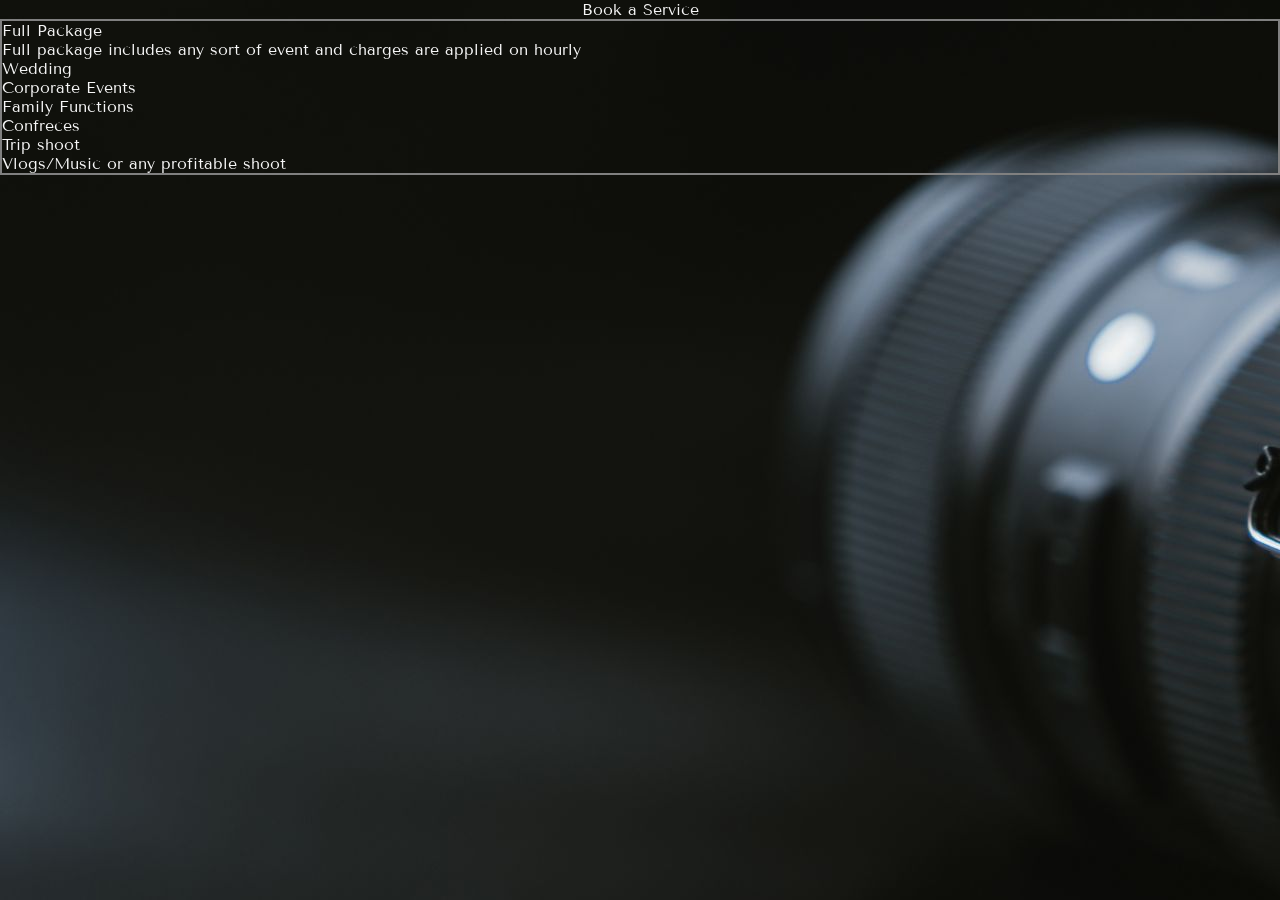
==== booking.html @ 36d0fd53 "minor changes in booking css" ====
<!DOCTYPE html>
<html lang="en">
<head>
    <meta charset="UTF-8" />
    <meta http-equiv="X-UA-Compatible" content="IE=edge" />
    <meta name="viewport" content="width=device-width, initial-scale=1.0" />
    <title>photography website</title>
    <link rel="stylesheet" href="style.css">
    <link rel="stylesheet" href="booking.css">
    <link rel="preconnect" href="https://fonts.googleapis.com" />
    <link rel="preconnect" href="https://fonts.gstatic.com" crossorigin />
    <link href="https://fonts.googleapis.com/css2?family=Tenor+Sans&display=swap" rel="stylesheet">
    <link
      rel="stylesheet"
      href="https://cdnjs.cloudflare.com/ajax/libs/font-awesome/6.4.0/css/all.min.css"
    />
  </head>
<body>
    <div class="mainbox">
        <header>
            <span>Book a Service</span>
        </header>
        <div class="services">
            <ul class="serviceList">
                <li>Full Package <dd>Full package includes any sort of event and charges are applied on hourly</dd></li>
                <li>Wedding</li>
                <li>Corporate Events</li>
                <li>Family Functions</li>
                <li>Confreces</li>
                <li>Trip shoot</li>
                <li>Vlogs/Music or any profitable shoot</li>
            </ul>
        </div>
    </div>

</body>
</html>
---- style.css ----
*{
    margin: 0;
    padding: 0;
    font-family: "Tenor Sans", sans-serif;
    
}

.main_box{
    background: url(photo.jpg);
    height: 100vh;
    background-size: cover;
    background-position: center;
    display: flex;
}
@media(max-width: 700px){
    .main_box{
        background-size: cover;
        background-position: 85% center;
        width: 100vw;
        height: 100vh;
    }
}
.btn_one{
    color: whitesmoke;
    font-size: 30px;
    font-weight: 700;
    position: absolute;
    left: 16px;
    line-height: 60px;
}
.sidebar_menu{
    position: fixed;
    left: -300px;
    height: 100vh;
    width: 300px;
    background-color: rgba(59, 54, 51, 0.805);
    box-shadow: 0 0 6px rgba(255, 255, 255, 0.5);
    transition: all 0.5s linear;
    z-index: 3;

}
.sidebar_menu ul{
    margin-top: 60px;
    padding-top:20px ;
}
.sidebar_menu .logo{
    position: absolute;
    height: 60px;
    width: 100%;
    line-height: 60px;
    box-shadow: 0 0 4px rgba(255, 255, 255, 0.5);
}
.sidebar_menu .logo a{
    position: absolute;
    left: 25%;
    color: whitesmoke;
    text-decoration: none;
    font-size: 20px;
    font-weight: 600px;     
}

.sidebar_menu .btn_two{
    color: gray;
    font-size: 25px;
    line-height: 60px;
    position: absolute;
    left: 275px;
    /* opacity: 0; */
}

.sidebar_menu .menu li{
    margin-top: 20px;
    padding: 12px 14px;
 }
 .sidebar_menu .menu i, a{
    color: whitesmoke;
    text-decoration: none;
    font-size: 20px;
 }

 .sidebar_menu .menu i{
    padding-right: 10px;
 }
 .sidebar_menu .social_media{
    position: absolute;
    left: 25%;
    bottom: 50px;
 }
 .sidebar_menu .social_media i{
    color: rgb(210, 204, 204);
    opacity: 0.5;
    padding: 0 5px;
 }
 #check{
    display: none;
 }
.sidebar_menu .menu li:hover{
    box-shadow: 0 0 4px rgba(255, 255, 255, 0.5);
}
.btn_one i:hover{
    transition: all 0.2s linear;
    font-size: 32px;
}
.btn_two i:hover{
    font-size: 30px;
    transition: all 0.2s linear;
}
.sidebar_menu .social_media i:hover{
    opacity: 1;
    transform: scale(1.2);
}
#check:checked ~ .sidebar_menu{
    left: 0;

}
#check:checked ~ .btn_one{
    opacity: 0;
}
.card{
    width: 30%;
    aspect-ratio: 4 / 5;
    border-radius: 25px;
    padding: 10px;
    margin: 10px;
    border: 2px solid rgb(218, 213, 213);
    position: relative;
    color: white;
    display: flex;
    flex-direction: column;
    justify-content: flex-end;

}
.card::before {
    content: "";
    position: absolute;
    inset: 0;
    background: linear-gradient(
        transparent,
        rgba(55, 50, 50, 0.8)
    );
    border-radius: 25px;
}
.cards{
    flex: 1;
    display: flex;
    justify-content: space-evenly;
    align-items: center;
    gap: 20px;
}
.card h1{
    font-family: Papyrus;
    font-size: 2 rem;
    font-weight: 400;
}
.card .services{
    /* display: flex;
    align-items: center; */
    gap: 5px;     
    color: white;
    font-size: 0.5rem;
    text-transform: uppercase;
    letter-spacing: 1.5px;

}
.card p{
    font-size: 0.8rem;
    margin-top:10px;
    color: rgb(158, 150, 150);
}
.card h1, .card .services, .card p{
    position: relative;
    z-index:1;
}
#card1{
    background: url(card1.png);
    background-size: cover;
    background-position: center;
    color: whitesmoke

    /* display: flex;
    flex-direction: column;
    justify-content: flex-end; */
    /* padding: 40px; */


}

#card2{
    background: url(card2.png);
    background-size: cover;
    background-position: center;
}
/* .card1{
    padding: 50px;
    margin: 20px;
}
.card2{
    padding: 50px;
    margin: 20px;
} */
---- booking.css ----
*{
    margin: 0;
    padding: 0;
    font-family: "Tenor Sans", sans-serif;
    color: whitesmoke;
}
header{
    display: flex;
    flex-direction: row;
    gap: 2rem;
    justify-content: center;
    color: white;
    
}
.mainbox{
    background-image: url(photo.jpg);
    height: 100vh;

}
.services{
    border: 2px solid grey;
}
.servicesList ul{
    margin-top: 60px;
    padding-top:20px ;
}
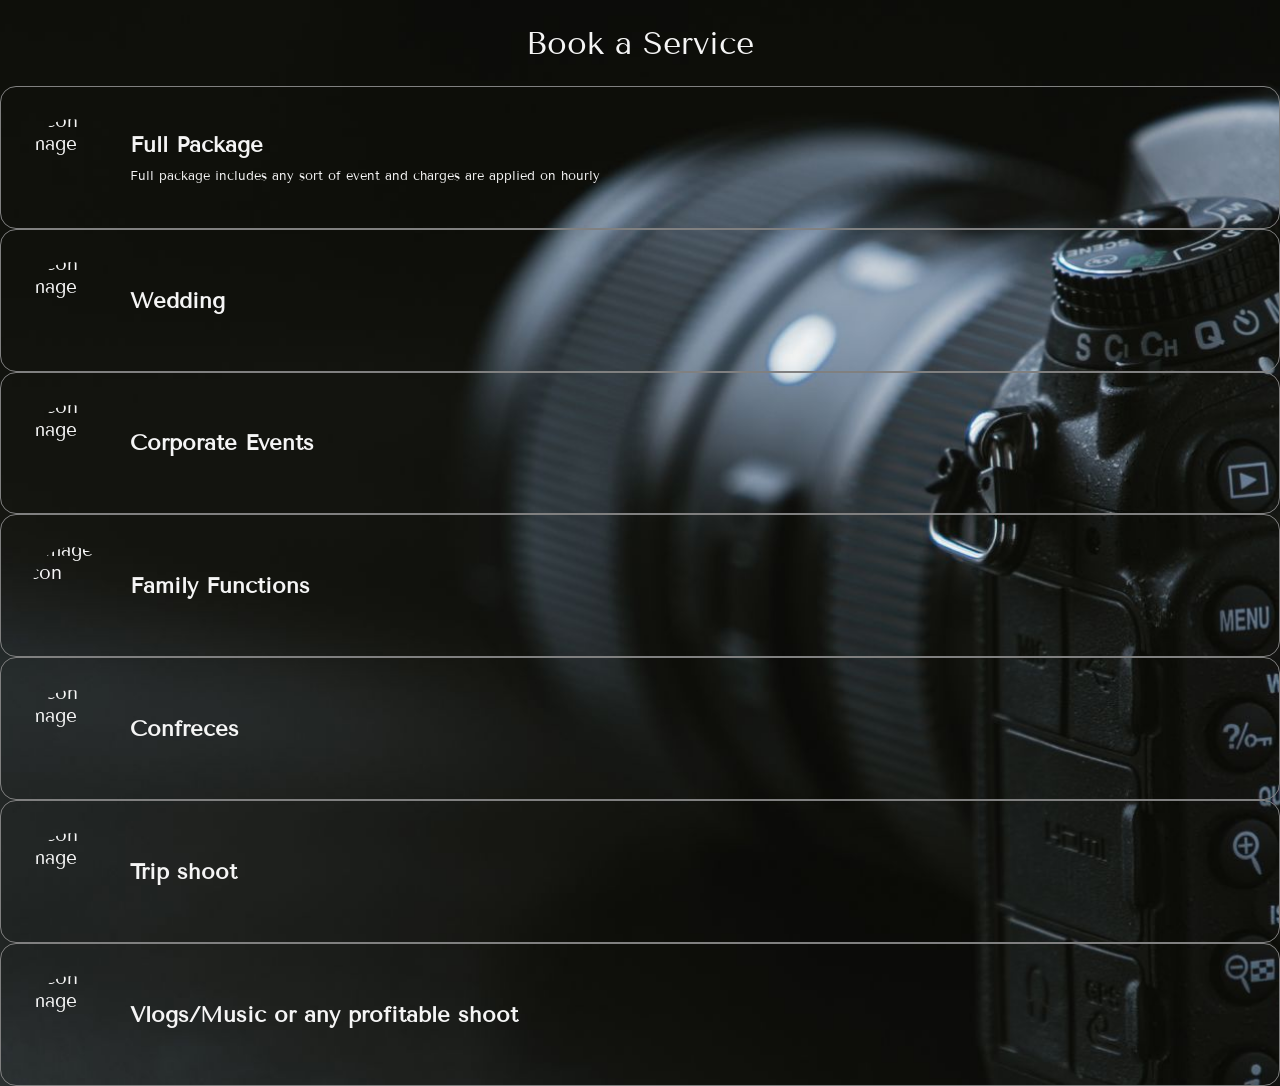
==== commit 5493e1bc: "structure of booking page enhanced" ====
--- a/booking.html
+++ b/booking.html
@@ -5,32 +5,107 @@
     <meta http-equiv="X-UA-Compatible" content="IE=edge" />
     <meta name="viewport" content="width=device-width, initial-scale=1.0" />
     <title>photography website</title>
+
     <link rel="stylesheet" href="style.css">
     <link rel="stylesheet" href="booking.css">
+
     <link rel="preconnect" href="https://fonts.googleapis.com" />
     <link rel="preconnect" href="https://fonts.gstatic.com" crossorigin />
     <link href="https://fonts.googleapis.com/css2?family=Tenor+Sans&display=swap" rel="stylesheet">
+
     <link
       rel="stylesheet"
       href="https://cdnjs.cloudflare.com/ajax/libs/font-awesome/6.4.0/css/all.min.css"
     />
-  </head>
+</head>
+
 <body>
+
     <div class="mainbox">
+
         <header>
             <span>Book a Service</span>
         </header>
+
         <div class="services">
+
             <ul class="serviceList">
-                <li>Full Package <dd>Full package includes any sort of event and charges are applied on hourly</dd></li>
-                <li>Wedding</li>
-                <li>Corporate Events</li>
-                <li>Family Functions</li>
-                <li>Confreces</li>
-                <li>Trip shoot</li>
-                <li>Vlogs/Music or any profitable shoot</li>
+
+                <li>
+                    <div class="serviceimage">
+                        <img src="fullpackage.png" alt="icon image">
+                    </div>
+
+                    <div class="serviceinfo">
+                        <h3>Full Package</h3>
+                        <dd>Full package includes any sort of event and charges are applied on hourly</dd>
+                    </div>
+                </li>
+
+                <li>
+                    <div class="serviceimage">
+                        <img src="weddingicon.png" alt="icon image">
+                    </div>
+
+                    <div class="serviceinfo">
+                        <h3>Wedding</h3>
+                    </div>
+                </li>
+
+                <li>
+                    <div class="serviceimage">
+                        <img src="eventsicon.png" alt="icon image">
+                    </div>
+
+                    <div class="serviceinfo">
+                        <h3>Corporate Events</h3>
+                    </div>
+                </li>
+
+                <li>
+                    <div class="serviceimage">
+                        <img src="functionsicon.png" alt="image icon">
+                    </div>
+
+                    <div class="serviceinfo">
+                        <h3>Family Functions</h3>
+                    </div>
+                </li>
+
+                <li>
+                    <div class="serviceimage">
+                        <img src="confrencesicon.png" alt="icon image">
+                    </div>
+
+                    <div class="serviceinfo">
+                        <h3>Confreces</h3>
+                    </div>
+                </li>
+
+                <li>
+                    <div class="serviceimage">
+                        <img src="" alt="icon image">
+                    </div>
+
+                    <div class="serviceinfo">
+                        <h3>Trip shoot</h3>
+                    </div>
+                </li>
+
+                <li>
+                    <div class="serviceimage">
+                        <img src="" alt="icon image">
+                    </div>
+
+                    <div class="serviceinfo">
+                        <h3>Vlogs/Music or any profitable shoot</h3>
+                    </div>
+                </li>
+
             </ul>
+
         </div>
+
     </div>
 
 </body>
--- a/booking.css
+++ b/booking.css
@@ -1,26 +1,111 @@
 *{
+
     margin: 0;
+
     padding: 0;
+
     font-family: "Tenor Sans", sans-serif;
+
     color: whitesmoke;
-}
-header{
-    display: flex;
-    flex-direction: row;
-    gap: 2rem;
-    justify-content: center;
-    color: white;
-    
-}
-.mainbox{
-    background-image: url(photo.jpg);
-    height: 100vh;
 
 }
-.services{
-    border: 2px solid grey;
+
+header{
+
+    display: flex;
+
+    flex-direction: row;
+
+    gap: 2rem;
+
+    justify-content: center;
+
+    color: white;
+
+    padding: 1.5rem;
+
+    font-size: 2rem;
+
 }
-.servicesList ul{
-    margin-top: 60px;
-    padding-top:20px ;
+
+.mainbox{
+
+    background-image: url(photo.jpg);
+
+    min-height: 100vh;
+
+    background-position: center;
+
+    background-size: cover;
+
+}
+
+/* .services{
+
+    border: 0.01rem solid grey;
+
+} */
+
+.serviceList li{
+
+    border: 0.01rem solid grey;
+
+    padding: 2rem;
+
+    font-size: 1.2rem;
+
+    list-style: none;
+
+    border-radius: 1rem;
+
+    display: flex;
+
+    align-items: center;
+
+    gap: 20px;
+
+    overflow: hidden;
+
+}
+
+.serviceList li dd{
+
+    font-size: 0.8rem;
+
+}
+
+.serviceimage{
+
+    width: clamp(50px, 6vw, 90px);
+
+    aspect-ratio: 1;
+
+    border-radius: 50%;
+
+    overflow: hidden;
+
+    flex-shrink: 0;
+
+}
+
+.serviceimage img{
+
+    width: 125%;
+
+    height: 125%;
+
+    object-fit: cover;
+
+    margin: -12.5%;
+
+}
+
+.serviceinfo{
+
+    display: flex;
+
+    flex-direction: column;
+
+    gap: 10px;
+
 }
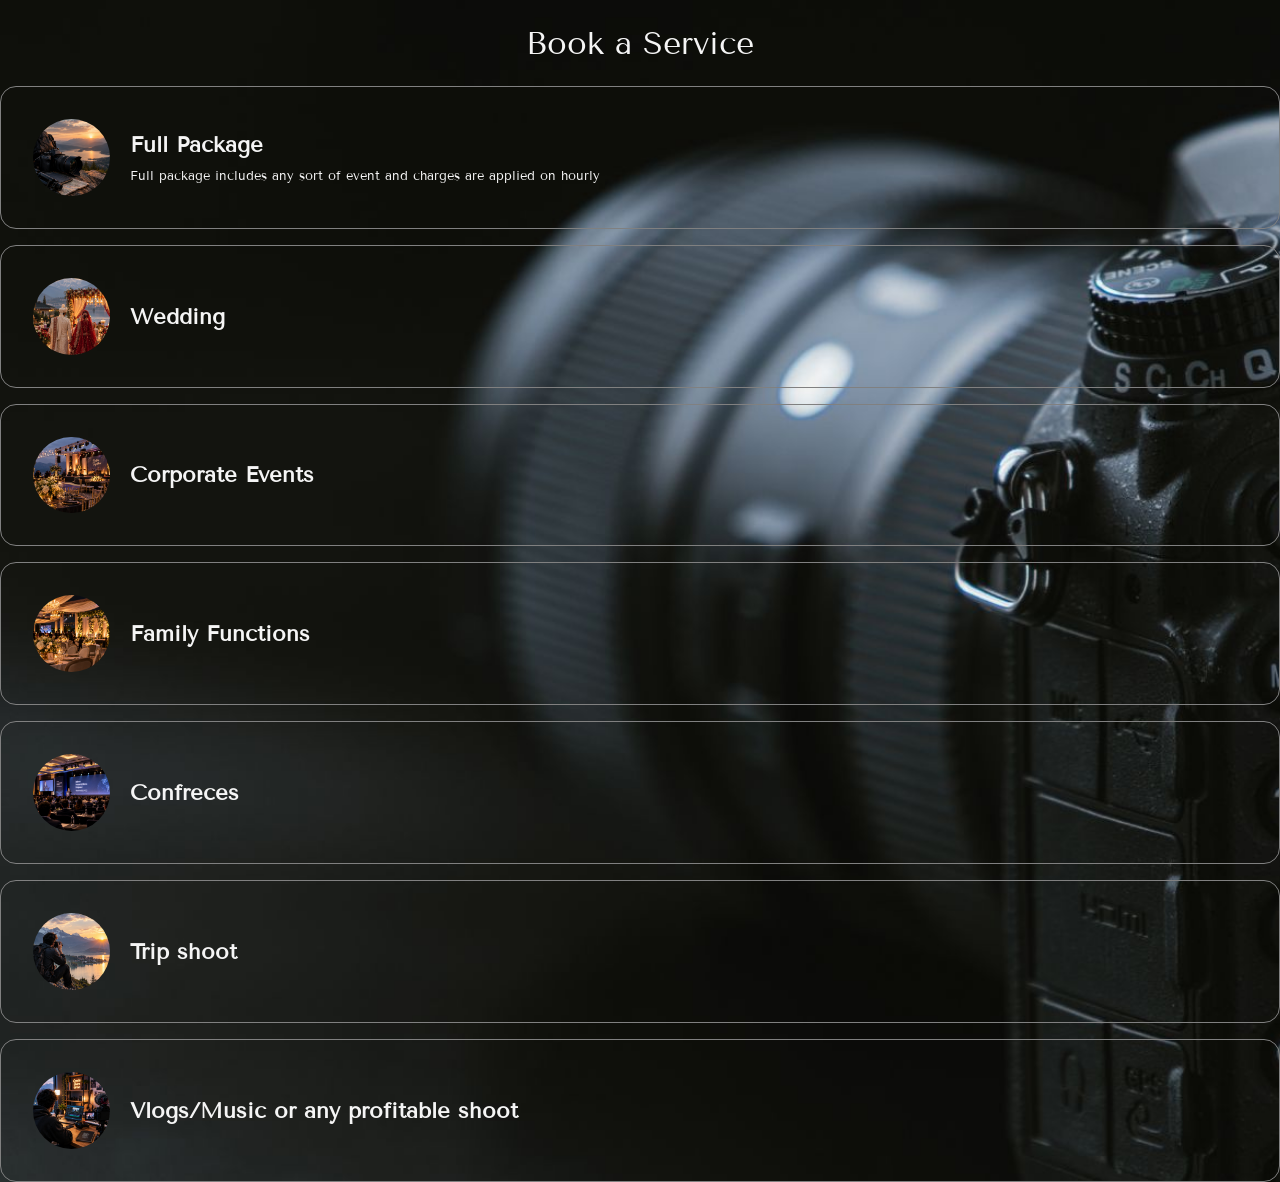
==== commit 1556cf6e: "booking structure update" ====
--- a/booking.html
+++ b/booking.html
@@ -84,7 +84,7 @@
 
                 <li>
                     <div class="serviceimage">
-                        <img src="" alt="icon image">
+                        <img src="tripshoot.png" alt="icon image">
                     </div>
 
                     <div class="serviceinfo">
@@ -94,7 +94,7 @@
 
                 <li>
                     <div class="serviceimage">
-                        <img src="" alt="icon image">
+                        <img src="vlogs.png" alt="icon image">
                     </div>
 
                     <div class="serviceinfo">
--- a/booking.css
+++ b/booking.css
@@ -45,25 +45,22 @@
     border: 0.01rem solid grey;
 
 } */
+ .serviceList{
+    display: flex;
+    flex-direction: column;
+    gap: 1rem;
+ }
 
 .serviceList li{
 
     border: 0.01rem solid grey;
-
     padding: 2rem;
-
     font-size: 1.2rem;
-
     list-style: none;
-
     border-radius: 1rem;
-
     display: flex;
-
     align-items: center;
-
     gap: 20px;
-
     overflow: hidden;
 
 }
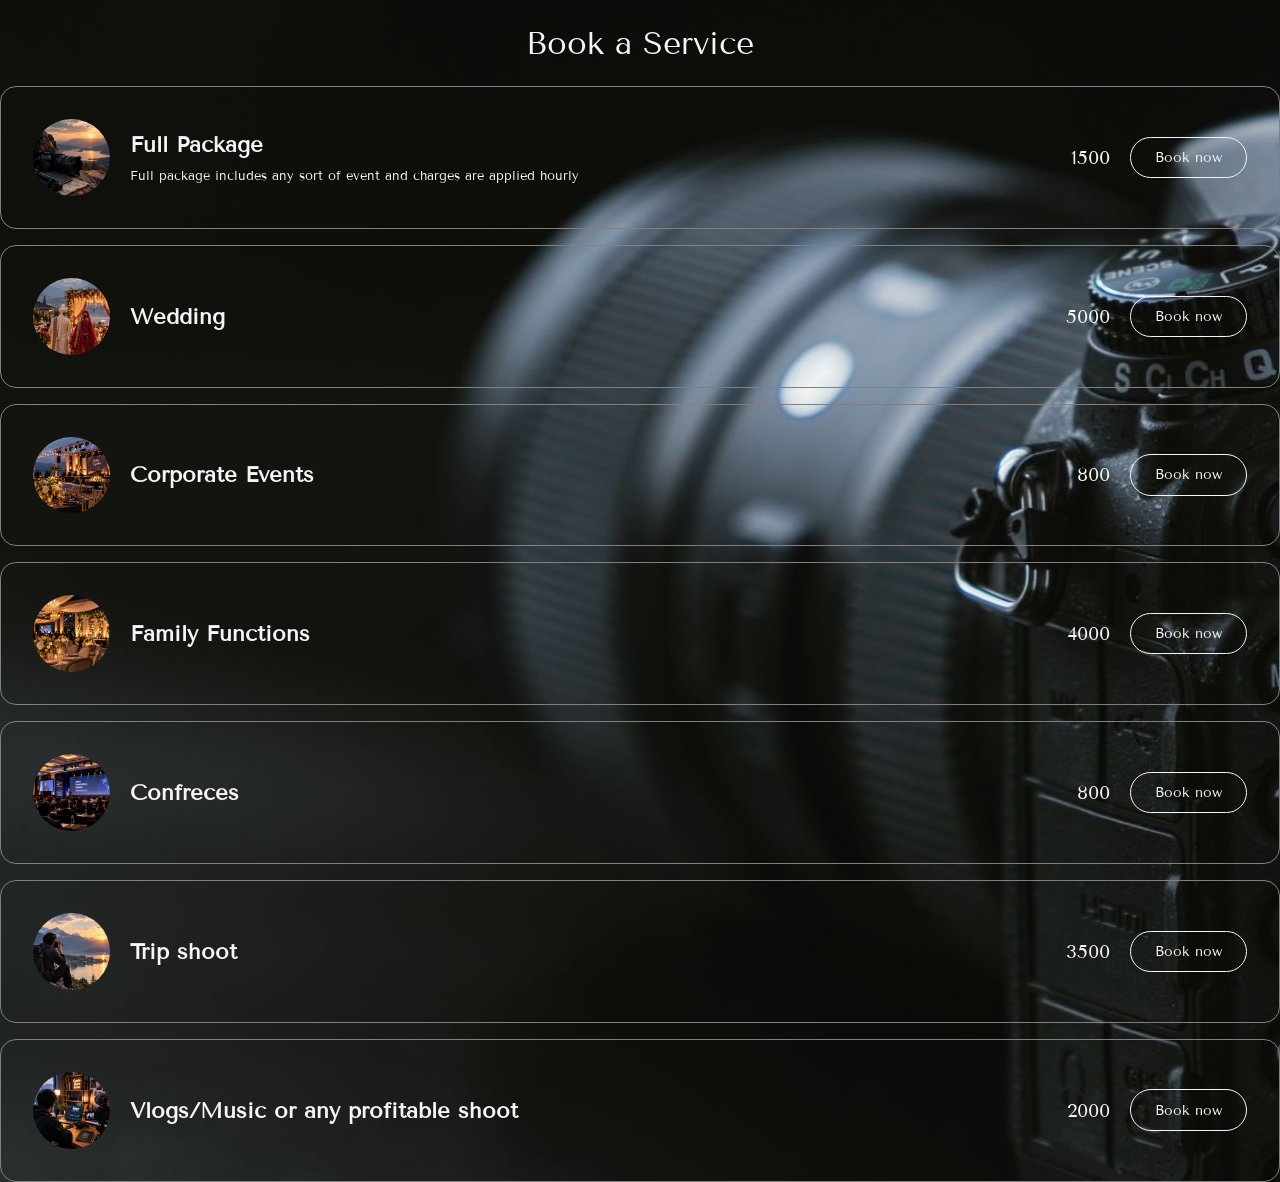
==== commit 48386346: "upgrade 0.2" ====
--- a/booking.html
+++ b/booking.html
@@ -38,8 +38,10 @@
 
                     <div class="serviceinfo">
                         <h3>Full Package</h3>
-                        <dd>Full package includes any sort of event and charges are applied on hourly</dd>
+                        <dd>Full package includes any sort of event and charges are applied hourly</dd>
                     </div>
+                    <div class="price">1500</div>
+                    <button class="booknow">Book now</button>
                 </li>
 
                 <li>
@@ -49,7 +51,10 @@
 
                     <div class="serviceinfo">
                         <h3>Wedding</h3>
+                    
                     </div>
+                    <div class="price">5000</div>
+                    <button class="booknow">Book now</button>
                 </li>
 
                 <li>
@@ -60,6 +65,8 @@
                     <div class="serviceinfo">
                         <h3>Corporate Events</h3>
                     </div>
+                    <div class="price">800</div>
+                    <button class="booknow">Book now</button>
                 </li>
 
                 <li>
@@ -70,6 +77,8 @@
                     <div class="serviceinfo">
                         <h3>Family Functions</h3>
                     </div>
+                    <div class="price">4000</div>
+                    <button class="booknow">Book now</button>
                 </li>
 
                 <li>
@@ -80,6 +89,8 @@
                     <div class="serviceinfo">
                         <h3>Confreces</h3>
                     </div>
+                    <div class="price">800</div>
+                    <button class="booknow">Book now</button>
                 </li>
 
                 <li>
@@ -90,6 +101,8 @@
                     <div class="serviceinfo">
                         <h3>Trip shoot</h3>
                     </div>
+                    <div class="price">3500</div>
+                    <button class="booknow">Book now</button>
                 </li>
 
                 <li>
@@ -100,6 +113,8 @@
                     <div class="serviceinfo">
                         <h3>Vlogs/Music or any profitable shoot</h3>
                     </div>
+                    <div class="price">2000</div>
+                    <button class="booknow">Book now</button>
                 </li>
 
             </ul>
--- a/booking.css
+++ b/booking.css
@@ -26,6 +26,11 @@
 
     font-size: 2rem;
 
+}
+@media(max-width:490px){
+    header{
+        font-size: 1rem;
+    }
 }
 
 .mainbox{
@@ -62,6 +67,7 @@
     align-items: center;
     gap: 20px;
     overflow: hidden;
+    /* min-height: 120px; */
 
 }
 
@@ -100,9 +106,33 @@
 .serviceinfo{
 
     display: flex;
-
     flex-direction: column;
-
+    justify-content: space-between;
+    flex-wrap: wrap;
+    flex: 1;
     gap: 10px;
 
+}
+.booknow{
+    padding: 0.7rem 1.5rem;
+    border: 1px solid whitesmoke;
+    border-radius: 2rem;
+    background: transparent;
+    color: whitesmoke;
+    font-family: "Tenor Sans", sans-serif;
+    font-size: 0.9rem;
+    cursor: pointer;
+    margin-left: auto;
+}
+.booknow:hover{
+    background-color:grey ;
+    padding: 0.8rem 1.6rem;
+}
+@media(max-width:490px){
+    .serviceList li{
+        font-size: 0.7rem;
+    }
+    .booknow{
+        padding: 0.3rem 0.8rem;
+    }
 }
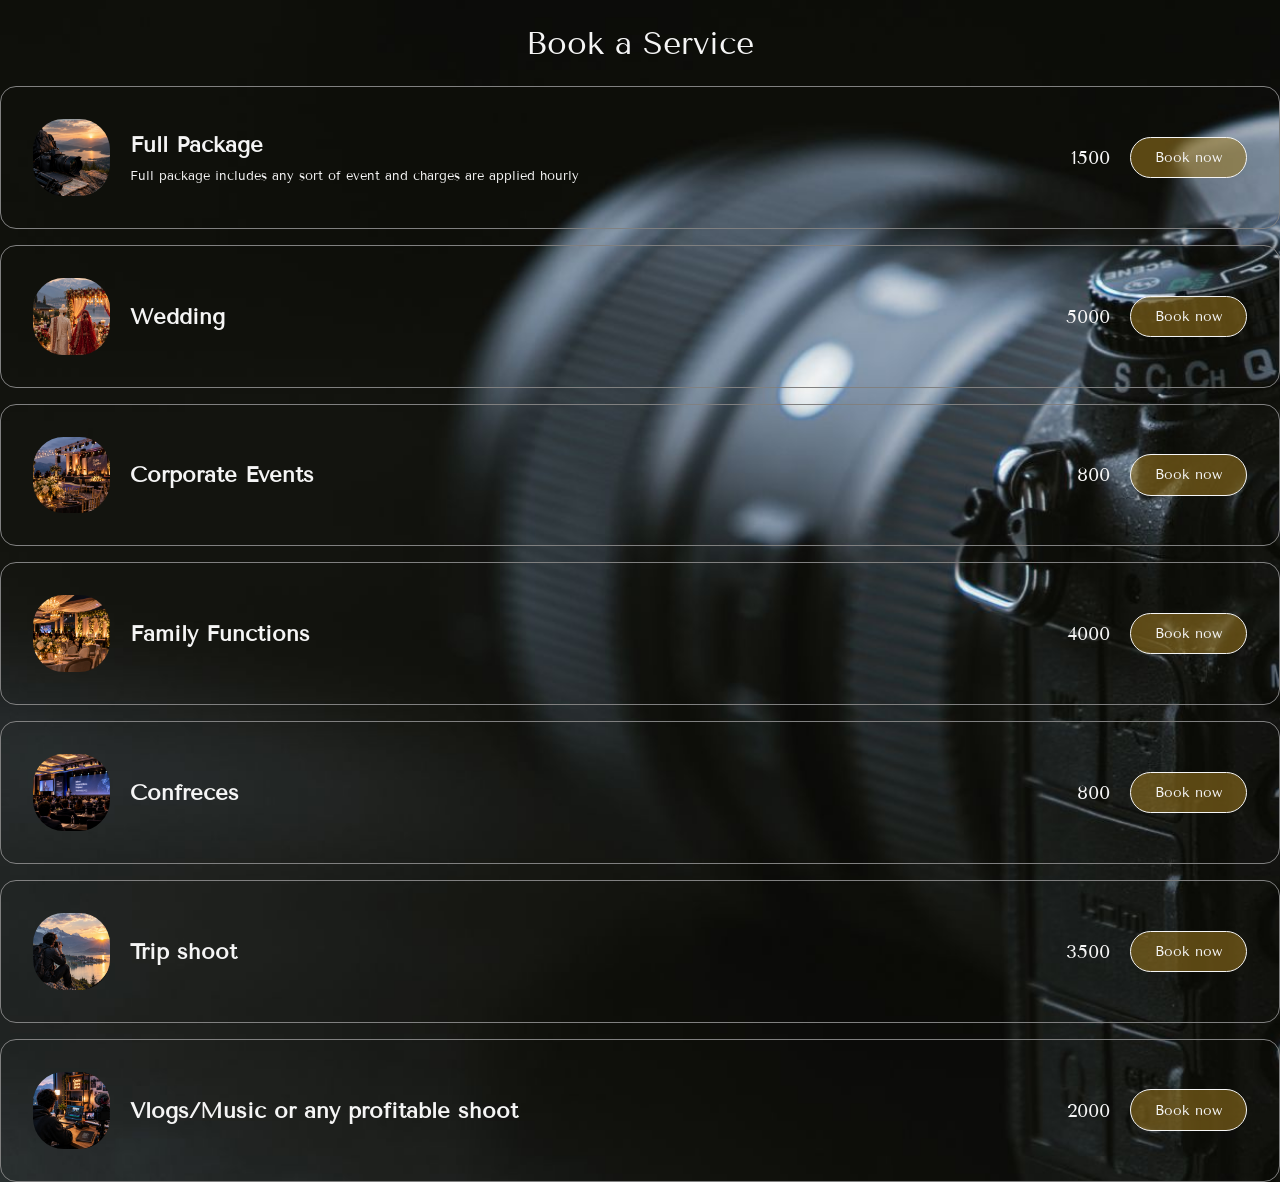
==== commit c9d93ca1: "booking form upgraded" ====
--- a/booking.html
+++ b/booking.html
@@ -41,7 +41,7 @@
                         <dd>Full package includes any sort of event and charges are applied hourly</dd>
                     </div>
                     <div class="price">1500</div>
-                    <button class="booknow">Book now</button>
+                    <button class="booknow" type="button" onclick="window.location.href='bookingForm.html'">Book now</button>
                 </li>
 
                 <li>
@@ -54,7 +54,7 @@
                     
                     </div>
                     <div class="price">5000</div>
-                    <button class="booknow">Book now</button>
+                    <button class="booknow" type="button" onclick="window.location.href='bookingForm.html'">Book now</button>
                 </li>
 
                 <li>
@@ -66,7 +66,7 @@
                         <h3>Corporate Events</h3>
                     </div>
                     <div class="price">800</div>
-                    <button class="booknow">Book now</button>
+                    <button class="booknow" type="button" onclick="window.location.href='bookingForm.html'">Book now</button>
                 </li>
 
                 <li>
--- a/booking.css
+++ b/booking.css
@@ -83,7 +83,7 @@
 
     aspect-ratio: 1;
 
-    border-radius: 50%;
+    border-radius: 40%;
 
     overflow: hidden;
 
@@ -117,7 +117,7 @@
     padding: 0.7rem 1.5rem;
     border: 1px solid whitesmoke;
     border-radius: 2rem;
-    background: transparent;
+    background: rgba(162, 125, 32, 0.525);
     color: whitesmoke;
     font-family: "Tenor Sans", sans-serif;
     font-size: 0.9rem;
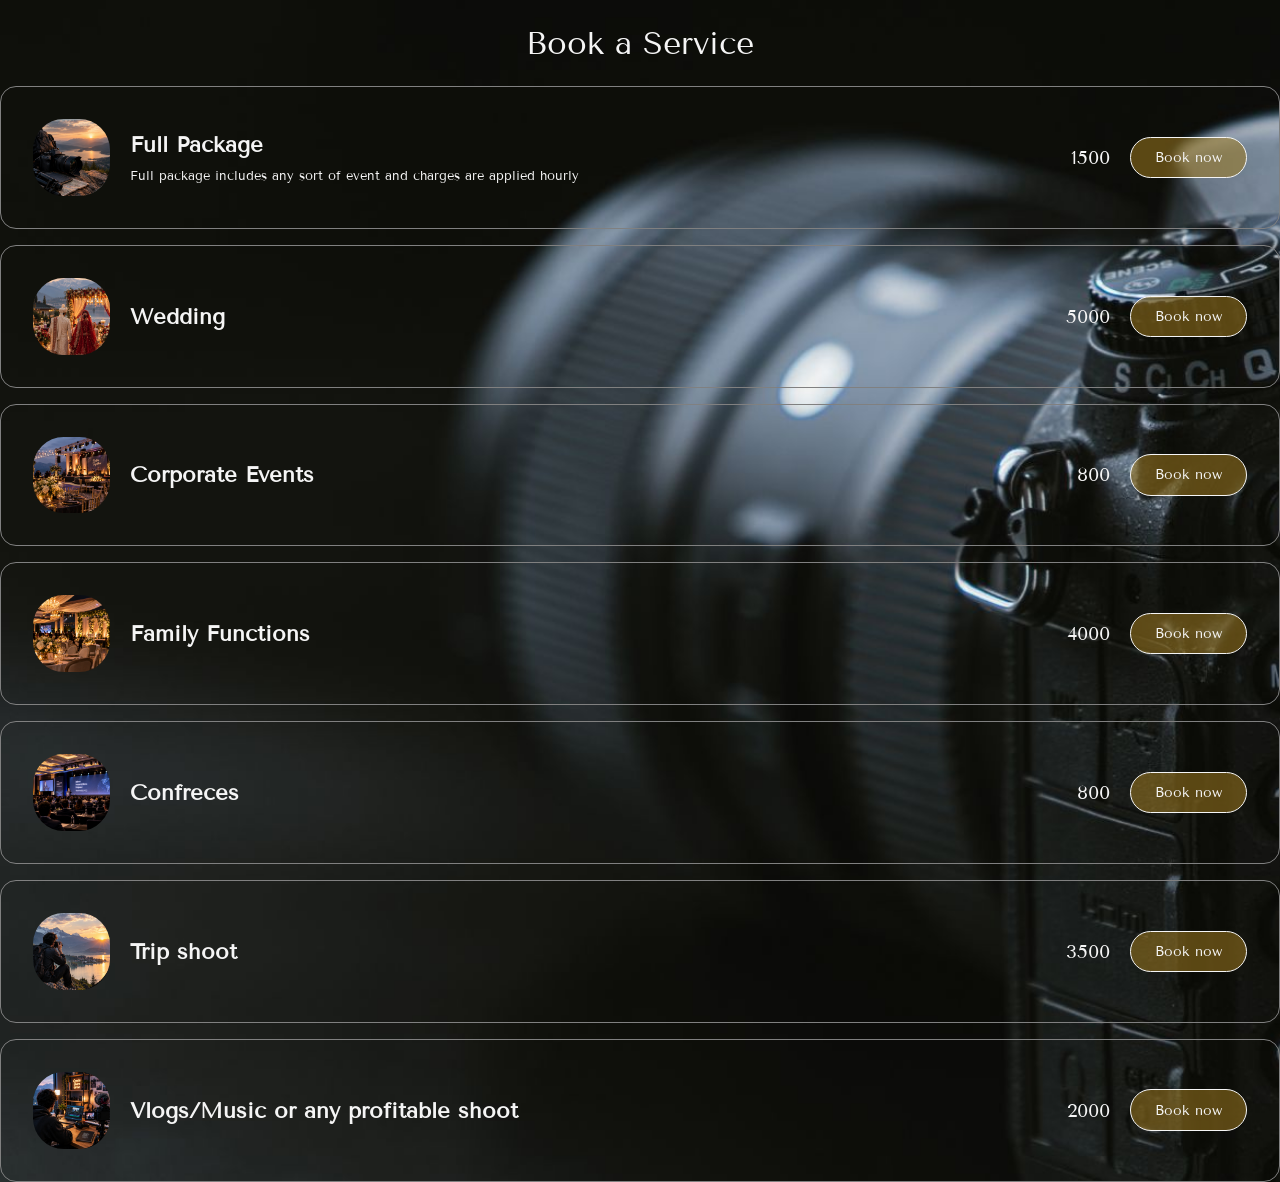
==== commit 42898c9c: "added express and conneced api with fronend" ====
--- a/booking.html
+++ b/booking.html
@@ -33,7 +33,7 @@
 
                 <li>
                     <div class="serviceimage">
-                        <img src="fullpackage.png" alt="icon image">
+                        <img src="/assets/fullpackage.png" alt="icon image">
                     </div>
 
                     <div class="serviceinfo">
@@ -46,7 +46,7 @@
 
                 <li>
                     <div class="serviceimage">
-                        <img src="weddingicon.png" alt="icon image">
+                        <img src="/assets/weddingicon.png" alt="icon image">
                     </div>
 
                     <div class="serviceinfo">
@@ -59,7 +59,7 @@
 
                 <li>
                     <div class="serviceimage">
-                        <img src="eventsicon.png" alt="icon image">
+                        <img src="/assets/eventsicon.png" alt="icon image">
                     </div>
 
                     <div class="serviceinfo">
@@ -71,50 +71,50 @@
 
                 <li>
                     <div class="serviceimage">
-                        <img src="functionsicon.png" alt="image icon">
+                        <img src="/assets/functionsicon.png" alt="image icon">
                     </div>
 
                     <div class="serviceinfo">
                         <h3>Family Functions</h3>
                     </div>
                     <div class="price">4000</div>
-                    <button class="booknow">Book now</button>
+                    <button class="booknow" type="button" onclick="window.location.href='bookingForm.html'">Book now</button>
                 </li>
 
                 <li>
                     <div class="serviceimage">
-                        <img src="confrencesicon.png" alt="icon image">
+                        <img src="/assets/confrencesicon.png" alt="icon image">
                     </div>
 
                     <div class="serviceinfo">
                         <h3>Confreces</h3>
                     </div>
                     <div class="price">800</div>
-                    <button class="booknow">Book now</button>
+                    <button class="booknow" type="button" onclick="window.location.href='bookingForm.html'">Book now</button>
                 </li>
 
                 <li>
                     <div class="serviceimage">
-                        <img src="tripshoot.png" alt="icon image">
+                        <img src="/assets/tripshoot.png" alt="icon image">
                     </div>
 
                     <div class="serviceinfo">
                         <h3>Trip shoot</h3>
                     </div>
                     <div class="price">3500</div>
-                    <button class="booknow">Book now</button>
+                    <button class="booknow" type="button" onclick="window.location.href='bookingForm.html'">Book now</button>
                 </li>
 
                 <li>
                     <div class="serviceimage">
-                        <img src="vlogs.png" alt="icon image">
+                        <img src="/assets/vlogs.png" alt="icon image">
                     </div>
 
                     <div class="serviceinfo">
                         <h3>Vlogs/Music or any profitable shoot</h3>
                     </div>
                     <div class="price">2000</div>
-                    <button class="booknow">Book now</button>
+                    <button class="booknow" type="button" onclick="window.location.href='bookingForm.html'">Book now</button>
                 </li>
 
             </ul>
--- a/style.css
+++ b/style.css
@@ -6,7 +6,7 @@
 }
 
 .main_box{
-    background: url(photo.jpg);
+    background: url(/assets/photo.jpg);
     height: 100vh;
     background-size: cover;
     background-position: center;
@@ -172,7 +172,7 @@
     z-index:1;
 }
 #card1{
-    background: url(card1.png);
+    background: url(/assets/card1.png);
     background-size: cover;
     background-position: center;
     color: whitesmoke
@@ -186,7 +186,7 @@
 }
 
 #card2{
-    background: url(card2.png);
+    background: url(/assets/card2.png);
     background-size: cover;
     background-position: center;
 }
--- a/booking.css
+++ b/booking.css
@@ -35,7 +35,7 @@
 
 .mainbox{
 
-    background-image: url(photo.jpg);
+    background-image: url(/assets/photo.jpg);
 
     min-height: 100vh;
 
